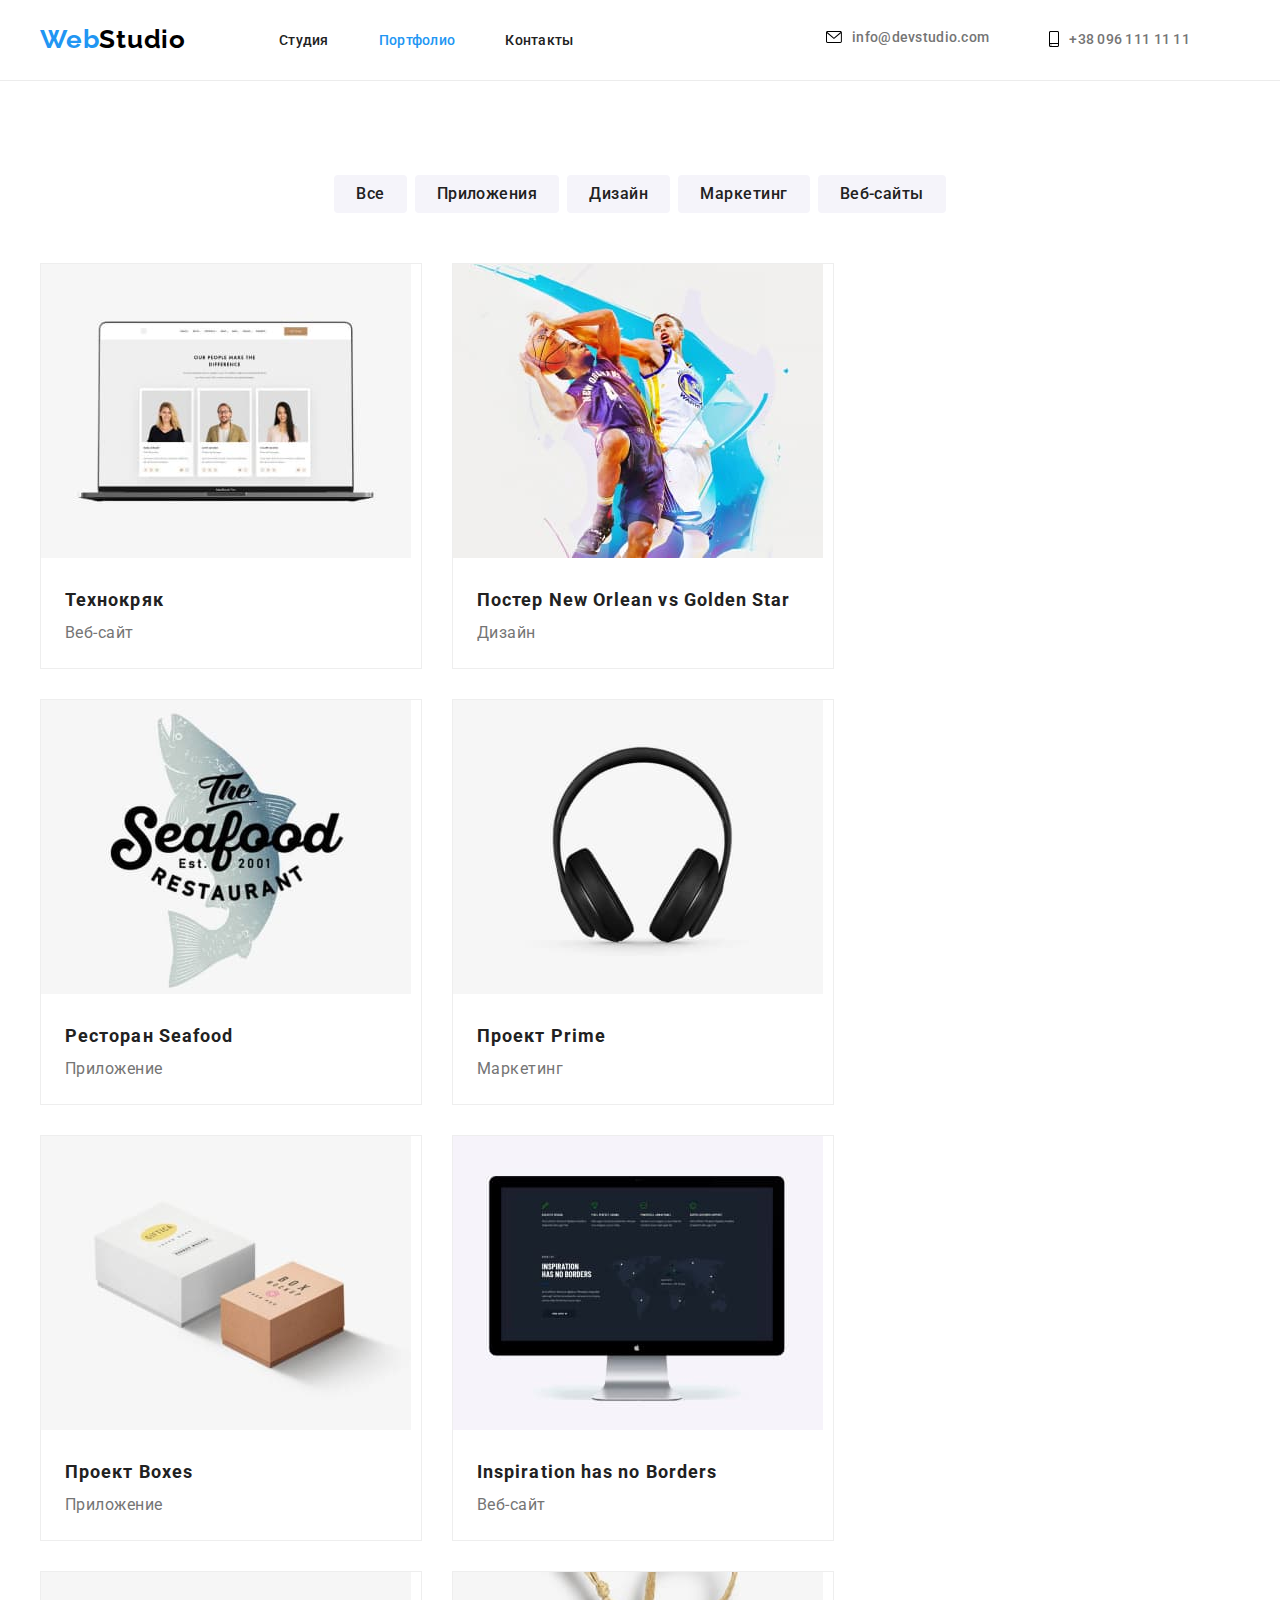
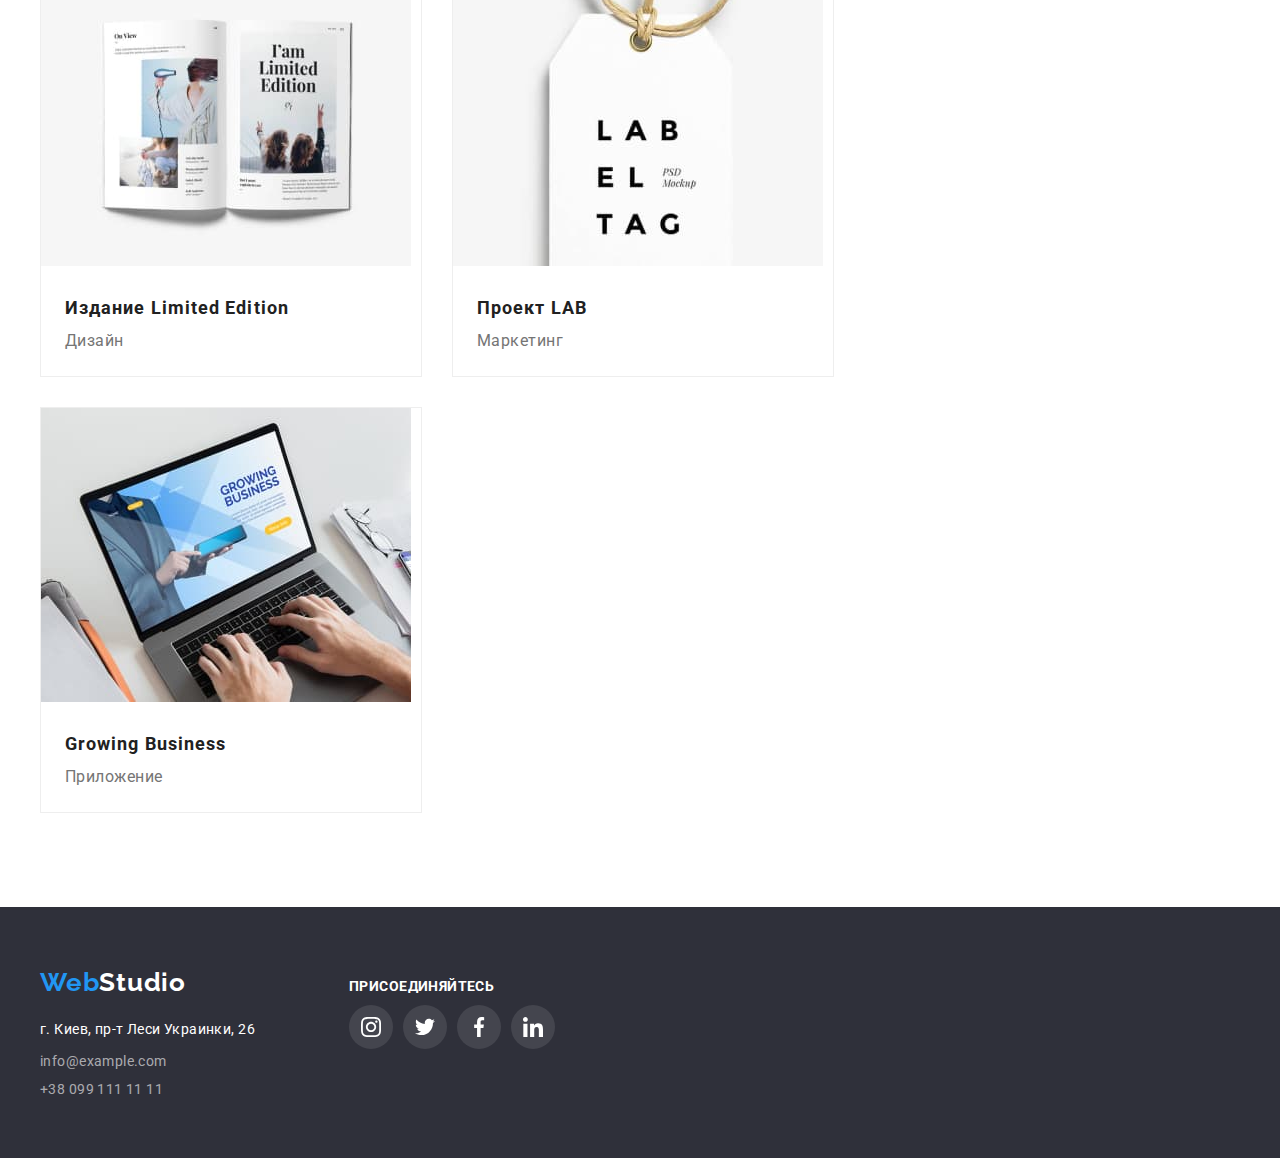
==== portfolio.html @ afcabbdd "19/06 hw5" ====
<!DOCTYPE html>
<html lang="ru">
  <head>
    <meta charset="UTF-8" />
    <meta http-equiv="X-UA-Compatible" content="IE=edge" />
    <meta name="viewport" content="width=device-width, initial-scale=1.0" />
    <link
      href="https://fonts.googleapis.com/css2?family=Raleway:wght@700&family=Roboto:wght@400;500;700;900&display=swap"
      rel="stylesheet"
    />
    <title>webstudio</title>
    <link
      rel="stylesheet"
      href="https://cdnjs.cloudflare.com/ajax/libs/modern-normalize/1.1.0/modern-normalize.min.css"
      integrity="sha512-wpPYUAdjBVSE4KJnH1VR1HeZfpl1ub8YT/NKx4PuQ5NmX2tKuGu6U/JRp5y+Y8XG2tV+wKQpNHVUX03MfMFn9Q=="
      crossorigin="anonymous"
      referrerpolicy="no-referrer"
    />
    <link rel="stylesheet" href="./css/styles.css" />
  </head>

  <body>
    <!-- Шапка-->
    <header class="page-header">
      <div class="container">
        <nav class="header-nav">
          <a href="/" lang="en" class="logo link"
            ><span class="logo-part link">Web</span>Studio</a
          >
          <ul class="site-nav">
            <li class="header-item">
              <a href="./index.html" class="link">Студия</a>
            </li>
            <li class="header-item">
              <a href="./portfolio.html" class="link current">Портфолио</a>
            </li>
            <li class="header-item"><a href="" class="link">Контакты</a></li>
          </ul>
        </nav>
        <ul class="header-contacts">
          <li class="mail-icon">
            <a
              href="mailto:info@devstudio.com"
              class="contact-list-header link"
            >
              <svg class="envelope-header-icon" width="16" height="12">
                <use href="/images/icons.svg#icon-envelope"></use>
              </svg>
              info@devstudio.com</a
            >
          </li>
          <li>
            <a href="tel:+380961111111" class="contact-list-header link">
              <svg class="phone-header-icon" width="10" height="16">
                <use href="./images/icons.svg#icon-smartphone"></use>
              </svg>
              +38 096 111 11 11</a
            >
          </li>
        </ul>
      </div>
    </header>
    <main>
      <section class="portfolio-section">
        <div class="container">
          <h1 class="visually-hidden">Наши проекты</h1>
          <ul class="hero-list">
            <li class="hero-item">
              <button type="button" class="hero-button current">Все</button>
            </li>
            <li class="hero-item">
              <button type="button" class="hero-button">Приложения</button>
            </li>
            <li class="hero-item">
              <button type="button" class="hero-button">Дизайн</button>
            </li>
            <li class="hero-item">
              <button type="button" class="hero-button">Маркетинг</button>
            </li>
            <li class="hero-item">
              <button type="button" class="hero-button">Веб-сайты</button>
            </li>
          </ul>
          <ul class="exemples-list">
            <li class="exemples-item">
              <img
                src="./images/projectsimg/technokriack.jpg"
                alt="открытый ноутбук"
              />
              <div class="sample-caption">
                <h3 class="exemple-caption">Технокряк</h3>
                <p class="exemple-type">Веб-сайт</p>
              </div>
            </li>
            <li class="exemples-item">
              <img
                src="./images/projectsimg/basketposter.jpg"
                alt="два баскетболиста борются за мяч"
              />
              <div class="sample-caption">
                <h3 class="exemple-caption">
                  Постер <span lang="en">New Orlean vs Golden Star</span>
                </h3>
                <p class="exemple-type">Дизайн</p>
              </div>
            </li>
            <li class="exemples-item">
              <img
                src="./images/projectsimg/restaurantseafood.jpg"
                alt="логотип ресторана с нарисованой рыбой на фоне"
              />
              <div class="sample-caption">
                <h3 class="exemple-caption">
                  Ресторан <span lang="en">Seafood</span>
                </h3>
                <p class="exemple-type">Приложение</p>
              </div>
            </li>
            <li class="exemples-item">
              <img
                src="./images/projectsimg/primeearpods.jpg"
                alt="черные наушники большие"
              />
              <div class="sample-caption">
                <h3 class="exemple-caption">
                  Проект <span lang="en">Prime</span>
                </h3>
                <p class="exemple-type">Маркетинг</p>
              </div>
            </li>
            <li class="exemples-item">
              <img
                src="./images/projectsimg/boxes.jpg"
                alt="две коробки белая и бежевая"
              />
              <div class="sample-caption">
                <h3 class="exemple-caption">
                  Проект <span lang="en">Boxes</span>
                </h3>
                <p class="exemple-type">Приложение</p>
              </div>
            </li>
            <li class="exemples-item">
              <img
                src="./images/projectsimg/inspirationmac.jpg"
                alt="imac компьютер на белом фоне"
              />
              <div class="sample-caption">
                <h3 lang="en" class="exemple-caption">
                  Inspiration has no Borders
                </h3>
                <p class="exemple-type">Веб-сайт</p>
              </div>
            </li>
            <li class="exemples-item">
              <img
                src="./images/projectsimg/limitededition.jpg"
                alt="открытая книга с фотографиями девушек и текстом"
              />
              <div class="sample-caption">
                <h3 class="exemple-caption">
                  Издание <span lang="en">Limited Edition</span>
                </h3>
                <p class="exemple-type">Дизайн</p>
              </div>
            </li>
            <li class="exemples-item">
              <img
                src="./images/projectsimg/labproject.jpg"
                alt="бирка подвешена на бежевой веревке"
              />
              <div class="sample-caption">
                <h3 class="exemple-caption">
                  Проект <span lang="en">LAB</span>
                </h3>
                <p class="exemple-type">Маркетинг</p>
              </div>
            </li>
            <li class="exemples-item">
              <img
                src="./images/projectsimg/businesgrow.jpg"
                alt="открытый ноутбук с руками на клавиатуре"
              />
              <div class="sample-caption">
                <h3 lang="en" class="exemple-caption">Growing Business</h3>
                <p class="exemple-type">Приложение</p>
              </div>
            </li>
          </ul>
        </div>
      </section>
    </main>
    <footer class="page-footer">
      <div class="container footer">
        <div class="container-footer">
          <div class="footer-logo-main">
            <a href="/" lang="en" class="logo link"
              ><span class="logo-part link"> Web</span
              ><span class="footer-logo">Studio</span></a
            >
          </div>
          <address>
            <ul class="footer-list">
              <li class="footer-list-item">
                <a
                  href="https://goo.gl/maps/MhNTVuYmyWMfQof16"
                  target="_blank"
                  rel="nooper nofollow norereferrer"
                  class="address link"
                  >г. Киев, пр-т Леси Украинки, 26</a
                >
              </li>
              <li class="footer-list-item">
                <a href="mailto:info@example.com" class="contact-list link"
                  >info@example.com</a
                >
              </li>
              <li class="footer-list-item">
                <a href="tel:+380991111111" class="contact-list link"
                  >+38 099 111 11 11</a
                >
              </li>
            </ul>
          </address>
        </div>

        <div class="footer-soc">
          <p class="footer-soc-title">ПРИСОЕДИНЯЙТЕСЬ</p>
          <ul class="footer-soc-list list">
            <li class="footer-soc-item">
              <a href="" class="footer-soc-link link">
                <svg class="footer-soc-icon" width="20" height="20">
                  <use href="/images/icons.svg#icon-instagram"></use>
                </svg>
              </a>
            </li>
            <li class="footer-soc-item">
              <a href="" class="footer-soc-link link">
                <svg class="footer-soc-icon" width="20" height="20">
                  <use href="/images/icons.svg#icon-twitter"></use>
                </svg>
              </a>
            </li>
            <li class="footer-soc-item">
              <a href="" class="footer-soc-link link">
                <svg class="footer-soc-icon" width="20" height="20">
                  <use href="/images/icons.svg#icon-facebook"></use>
                </svg>
              </a>
            </li>
            <li class="footer-soc-item">
              <a href="" class="footer-soc-link link">
                <svg class="footer-soc-icon" width="20" height="20">
                  <use href="/images/icons.svg#icon-linkedin"></use>
                </svg>
              </a>
            </li>
          </ul>
        </div>
      </div>
    </footer>
  </body>
</html>
---- css/styles.css ----
/* цвет основного текста #757575; */
/* вторичный цвет текста #212121; */
/* не основной цвет фона (сверху и футер) темно-серый #2F303A; */
/* основной цвет фона (мэин) белый #E5E5E5; */

:root {
  --primary-text-color: #757575;
  --tittle-text-color: #212121;
  --accent-color: #2196f3;
  --primary-bg-color: #ffffff;
}

html {
  box-sizing: border-box;
}

body {
  background-color: var(--primary-bg-color);
  color: var(--primary-text-color);
  font-family: Roboto, sans-serif;
  margin: 0;
}

p,
h1,
h2,
h3,
h4,
h5,
h6 {
  font-family: Roboto;
  margin: 0;
}

ul {
  list-style: none;
  padding: 0;
  margin: 0;
}

img {
  max-width: 100%;
}

.link {
  text-decoration: none;
}

.list {
  list-style: none;
}

.container {
  width: 1200px;
  padding-left: 15px;
  padding-right: 15px;
  margin: auto;
}

/* header */

/* ----------logo---------- */

.logo {
  font-family: "Raleway", sans-serif;
  font-style: normal;
  font-weight: 700;
  color: #000000;
  font-size: 26px;
  line-height: 1.19;
  letter-spacing: 0.03em;

  margin-right: 93px;
}

.logo-part {
  color: var(--accent-color);
  letter-spacing: 0.03em;
}

.footer-logo {
  color: #ffffff;
  background-color: #2f303a;
  letter-spacing: 0.03em;
}

/* ------site nav------ */
.site-nav .link {
  font-style: normal;
  font-weight: 500;
  font-size: 14px;
  line-height: 1.14;
  color: var(--tittle-text-color);
  letter-spacing: 0.02em;
}

.site-nav .link:hover,
.site-nav .link:focus {
  color: var(--accent-color);
}

.site-nav .link.current {
  color: var(--accent-color);
}

.site-nav {
  display: flex;
  align-items: center;
}

.site-nav {
  margin: 0;
}

.header-item:not(:last-child) {
  margin-right: 50px;
}

.page-header .container {
  display: flex;
  align-items: center;
}

.page-header {
  padding-top: 24px;
  padding-bottom: 25px;
  border-bottom: 1px solid #ececec;
}

.header-nav {
  display: flex;
}

.header-contacts {
  display: flex;
  margin: 0;
  margin-left: auto;
  justify-content: end;
}

.contact-list-header {
  display: flex;
  align-items: center;
  justify-content: center;

  font-weight: 500;
  font-size: 14px;
  line-height: 1.14px;
  letter-spacing: 0.02em;
  color: var(--primary-text-color);

  margin-right: 50px;
}

.contact-list-header {
  content: "";
  margin-left: 10px;
  background-color: #fff;
  background-size: contain;
}

.contact-list-header:hover,
.contact-list-header:focus .envelope-header-icon:hover,
.envelope-header-icon:focus {
  color: var(--accent-color);
  fill: var(--accent-color);
}

.envelope-header-icon,
.phone-header-icon {
  display: flex;
  align-items: center;
  justify-content: center;
  background-size: contain;

  margin-right: 10px;
}

.mail-icon {
  margin: 0;
  padding: 0;
}

.contact-list {
  font-style: normal;
  font-weight: 400;
  font-size: 14px;
  line-height: 1.71px;
  letter-spacing: 0.03em;
  color: rgba(255, 255, 255, 0.6);
}

.contact-list:hover,
.contact-list:focus {
  color: var(--accent-color);
}

/* ------герой------ */

.hero {
  background-color: #2f303a;
  background-image: linear-gradient(
      rgba(47, 48, 58, 0.4),
      rgba(47, 48, 58, 0.4)
    ),
    url(../images/hero-bg\ .jpg);
  max-width: 1600px;
  margin: 0 auto;
  background-repeat: no-repeat;
  background-position: center;

  padding-top: 200px;
  padding-bottom: 200px;
}

.hero-title {
  font-weight: 900;
  font-size: 44px;
  line-height: 1.36;
  text-align: center;
  letter-spacing: 0.06em;
  text-transform: uppercase;
  color: #ffffff;

  width: 696px;
  height: 120px;
  align-items: center;
  margin: auto;
  margin-bottom: 30px;
}

.button-title {
  font-family: inherit;
  font-style: normal;
  font-weight: 700;
  font-size: 16px;
  line-height: 1.88;
  display: flex;
  align-items: center;
  text-align: center;
  letter-spacing: 0.06em;
  cursor: pointer;
  color: #ffffff;
  background-color: #2196f3;

  min-width: 200px;
  height: 50px;
  padding: 10px 32px;
  margin: auto;
  border-radius: 4px;
  border: transparent;
}

.button-title:hover,
.button-title:focus {
  opacity: 0.5;
}

/* ------преимущества------ */

.features {
  padding-top: 94px;
  padding-bottom: 94px;
}

.feature-title {
  display: flex;
  margin-top: 0;
  margin-bottom: 0;
}

/* .feature-item-list {
  width: 270px;
  height: 101px;
} */

.feature-item-list:not(:last-child) {
  margin-right: 30px;
  /* margin-bottom: 94px; */
}

.features-icon {
  display: flex;
  justify-content: center;
  align-items: center;

  margin-bottom: 30px;
  width: 270px;
  height: 120px;
  background-color: #f5f4fa;
  border-radius: 4px;
}

/* .feature-item-list::before {
    content: '';
} */

.features-item::before {
  display: block;

  content: "";
  height: 120px;
}

.visually-hidden {
  position: absolute;
  white-space: nowrap;
  width: 1px;
  height: 1px;
  overflow: hidden;
  border: 0;
  padding: 0;
  clip: rect(0 0 0 0);
  clip-path: inset(50%);
  margin: -1px;
}

.feature-item {
  font-style: normal;
  font-weight: 700;
  font-size: 14px;
  line-height: 1.14;
  letter-spacing: 0.03em;
  text-transform: uppercase;
  color: var(--tittle-text-color);
  margin-bottom: 10px;
}

.feature-list {
  font-weight: 400;
  font-size: 14px;
  line-height: 1.71;
  letter-spacing: 0.03em;
}

/* ------о нас------ */

.about {
  /* padding-top: 94px; */
  padding-bottom: 94px;
}

.section-items {
  display: flex;
  justify-content: space-between;
  margin: 0;
}

.section-title,
.team-title {
  font-style: normal;
  font-weight: 700;
  font-size: 36px;
  line-height: 1.17;
  text-align: center;
  letter-spacing: 0.03em;
  color: var(--tittle-text-color);
  margin-bottom: 50px;
}

.section-img:not(:last-child) {
  margin-right: 30px;
  /* flex-basis: calc(100%/3) */
}

/* ------сотрудники------ */

.employees {
  background-color: #f5f4fa;
  padding-top: 94px;
  padding-bottom: 94px;
}

.employees-items {
  display: flex;
  justify-content: space-between;
  margin: 0;
}

.employee-list {
  background-color: var(--primary-bg-color);
  box-shadow: 0px 1px 3px rgba(0, 0, 0, 0.12), 0px 1px 1px rgba(0, 0, 0, 0.14),
    0px 2px 1px rgba(0, 0, 0, 0.2);
}

.employee-list:not(:last-child) {
  margin-right: 30px;
}

.caption {
  font-weight: 500;
  font-size: 16px;
  line-height: 1.19;
  letter-spacing: 0.03em;
  color: var(--tittle-text-color);
  margin-bottom: 10px;
}

.job-title {
  font-size: 16px;
  line-height: 1.19;
  letter-spacing: 0.03em;
  margin-bottom: 16px;
}

.caption-job {
  text-align: center;
  padding-top: 30px;
  /* padding-bottom: 30px; */
}

/* -----Клиенты----- */

.clients {
  padding-top: 94px;
  padding-bottom: 94px;
}

.clients-list {
  display: flex;
  margin-top: 0;
  margin-bottom: 0;
}

.clients-item:not(:last-child) {
  margin-right: 30px;
  /* margin-bottom: 94px; */
}

/* .clients-item {
  fill: #afb1b8;
} */

.clients-icon:hover,
.clients-icon:focus {
  fill: var(--accent-color);
  border-color: var(--accent-color);
}

.clients-icon {
  display: flex;
  justify-content: center;
  align-items: center;

  width: 170px;
  height: 92px;
  fill: #afb1b8;
  border: 1px solid #afb1b8;
  border-radius: 4px;
}

.employees-soc-list {
  display: flex;
  justify-content: center;
  padding-bottom: 30px;
}

.employees-soc-item {
  width: 44px;
  height: 44px;
  margin-left: 10px;
}

.employees-soc-item:first-child {
  margin-left: 0;
}

.employees-soc-link {
  display: flex;
  align-items: center;
  justify-content: center;
  width: 100%;
  height: 100%;
  border-radius: 50%;
  /* background-color: tomato; */
  color: #afb1b8;
}

.employees-soc-icon {
  fill: currentColor;
}

.employees-soc-link:hover,
.employees-soc-link:focus {
  background-color: #2196f3;
  color: var(--primary-bg-color);
}

/* ------footer------ */
.page-footer {
  display: flex;
  background-color: #2f303a;
  padding-top: 60px;
  padding-bottom: 60px;
}

.container.footer {
  display: flex;
  align-items: baseline;
}

.container-footer {
  display: block;
  align-items: center;
  justify-content: center;
}

.footer-list {
  display: block;
  margin-top: 20px;
}

.footer-list-item:not(:last-child) {
  margin-bottom: 9px;
}

.address {
  font-style: normal;
  font-weight: 400;
  font-size: 14px;
  line-height: 1.71;
  letter-spacing: 0.03em;
  color: #ffffff;
}

/* footer-soc */

.footer-soc-title {
  display: block;
  align-items: center;
  justify-content: flex-start;

  margin-bottom: 10px;
  font-weight: 700;
  font-size: 14px;
  line-height: 1.14;
  letter-spacing: 0.03em;
  text-transform: uppercase;
  color: var(--primary-bg-color);
}

.footer-soc {
  display: block;
  align-items: center;
  justify-content: center;
  margin-left: 70px;
}

.footer-soc-list {
  display: flex;
  justify-content: center;
}

.footer-soc-item {
  width: 44px;
  height: 44px;
  margin-left: 10px;
}

.footer-soc-item:first-child {
  margin-left: 0;
}

.footer-soc-link {
  display: flex;
  align-items: center;
  justify-content: center;
  width: 100%;
  height: 100%;
  border-radius: 50%;
  background-color: rgba(255, 255, 255, 0.1);
}

.footer-soc-link:hover,
.footer-soc-link:focus {
  background-color: var(--accent-color);
}

.footer-soc-icon {
  fill: var(--primary-bg-color);
}

/* 
.employees-soc-link:hover .employees-soc-icon,
.employees-soc-link:focus .employees-soc-icon {
    fill: var(--primary-bg-color);
} */

/* =======PORTFOLIO======== */

.portfolio-section {
  padding-top: 94px;
  padding-bottom: 94px;
}

.hero-button {
  font-family: inherit;
  font-weight: 500;
  font-size: 16px;
  line-height: 1.62;
  cursor: pointer;
  letter-spacing: 0.03em;
  color: var(--tittle-text-color);
  background: #f5f4fa;

  padding: 6px 22px;
}

.hero-button:hover,
.hero-button:focus,
.hero-button .current {
  color: #ffffff;
  background-color: #2196f3;
}

.hero-list {
  display: flex;
  justify-content: center;
  margin-bottom: 50px;
}
.hero-button {
  border-radius: 4px;
  border: transparent;
}

.hero-button:hover,
.hero-button:focus {
  box-shadow: 0px 3px 1px rgba(0, 0, 0, 0.1), 0px 1px 2px rgba(0, 0, 0, 0.08),
    0px 2px 2px rgba(0, 0, 0, 0.12);
}

.hero-item:not(:last-child) {
  margin-right: 8px;
}

.sample-caption {
  padding-top: 20px;
  padding-bottom: 20px;
  padding-left: 24px;
  padding-right: 24px;
  /* border: 1px solid #EEEEEE; */
}

.exemple-caption {
  font-size: 18px;
  line-height: 2;
  color: var(--tittle-text-color);
  letter-spacing: 0.06em;
}

.exemple-type {
  font-size: 16px;
  line-height: 1.88;
  letter-spacing: 0.03em;
  color: var(--primary-text-color);
}

.exemples-list {
  display: flex;
  flex-wrap: wrap;
  margin: -15px;
}

.exemples-item {
  flex-basis: calc(100% / 3 - 30px);
  margin: 15px;
  border: 1px solid #eeeeee;
}

.exemples-item:hover,
.exemples-item:focus {
  box-shadow: 0px 1px 1px rgba(0, 0, 0, 0.12), 0px 4px 4px rgba(0, 0, 0, 0.06),
    1px 4px 6px rgba(0, 0, 0, 0.16);
}
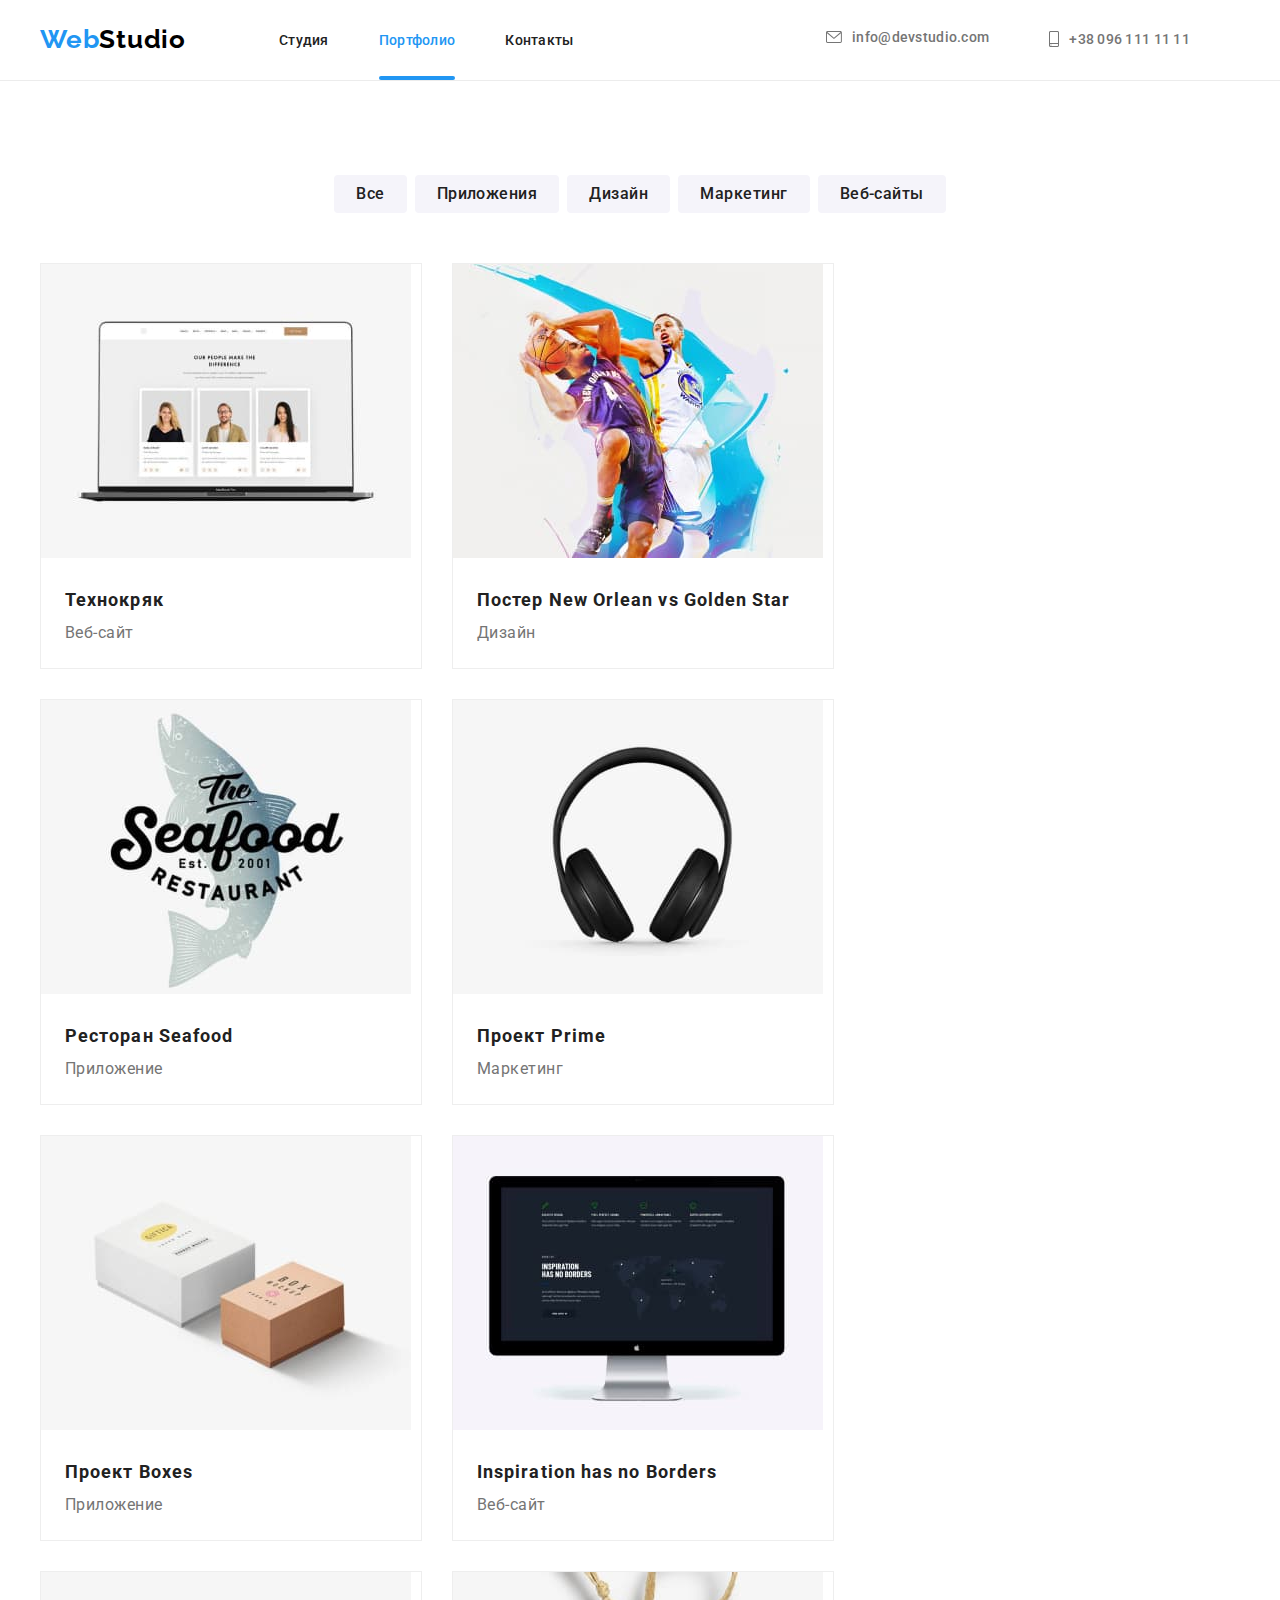
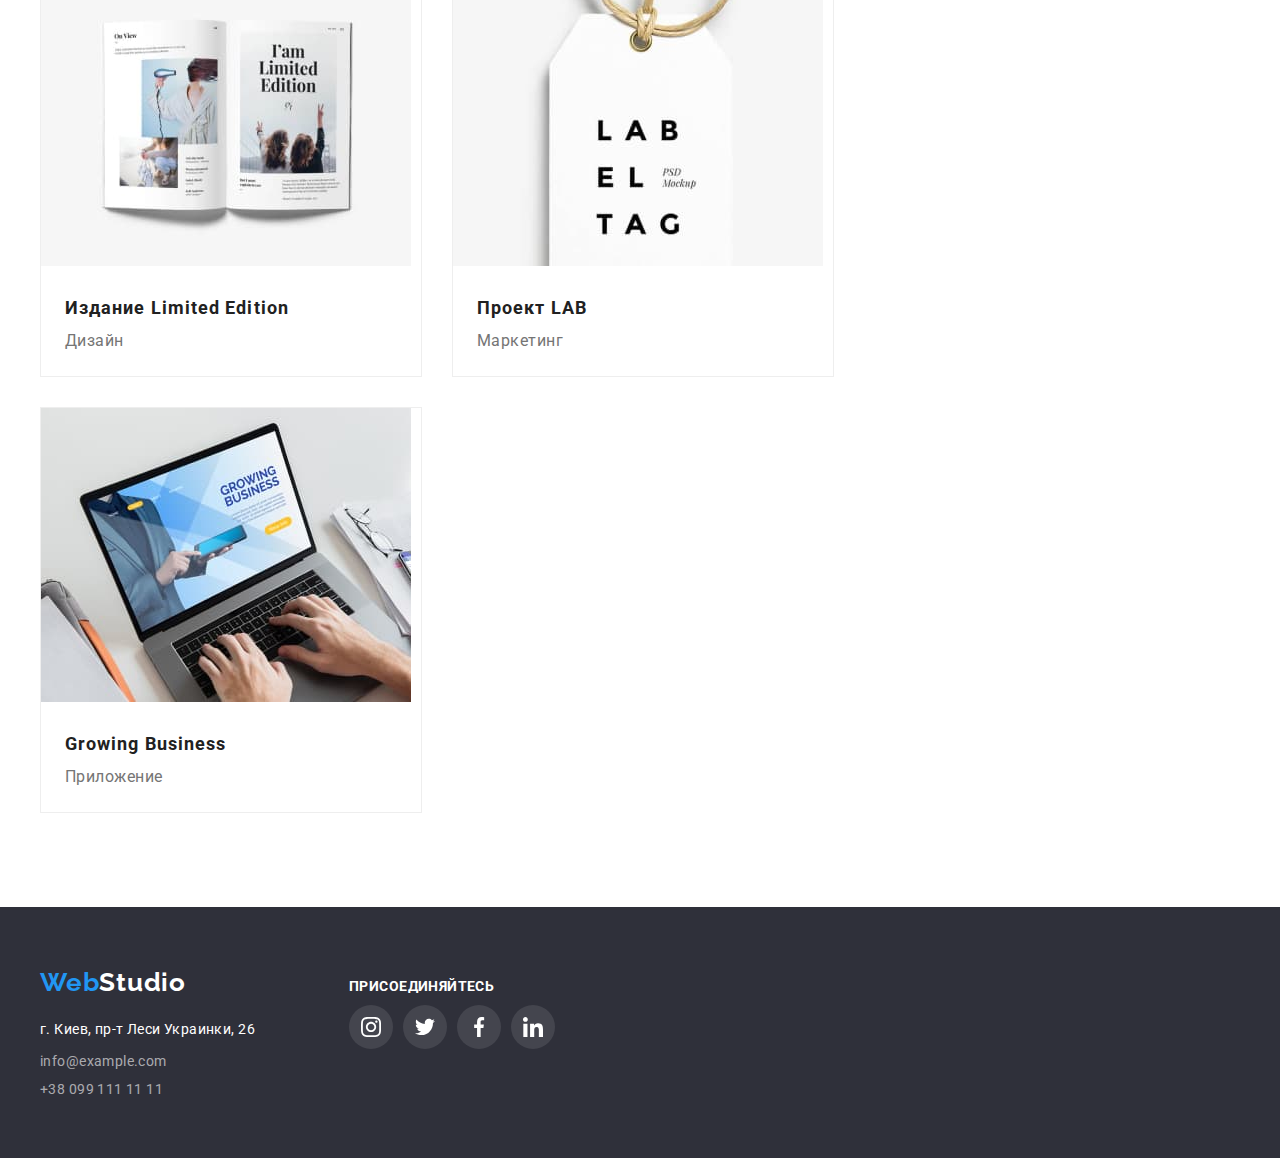
==== commit fa7f1247: "Update portfolio.html" ====
--- a/portfolio.html
+++ b/portfolio.html
@@ -44,7 +44,7 @@
               class="contact-list-header link"
             >
               <svg class="envelope-header-icon" width="16" height="12">
-                <use href="/images/icons.svg#icon-envelope"></use>
+                <use href="./images/icons.svg#icon-envelope"></use>
               </svg>
               info@devstudio.com</a
             >
@@ -83,20 +83,34 @@
           </ul>
           <ul class="exemples-list">
             <li class="exemples-item">
-              <img
-                src="./images/projectsimg/technokriack.jpg"
-                alt="открытый ноутбук"
-              />
+              <div class="exemples-hover-wrap">
+                <img
+                  src="./images/projectsimg/technokriack.jpg"
+                  alt="открытый ноутбук"
+                />
+                <p class="exemples-hover-text">
+                  Ресурс предлагает комплексные предложения с разным уровнем
+                  функционала и сервисов. Все это позволит посетителю получить
+                  исчерпывающие сведения о компании или частном лице.
+                </p>
+              </div>
               <div class="sample-caption">
                 <h3 class="exemple-caption">Технокряк</h3>
                 <p class="exemple-type">Веб-сайт</p>
               </div>
             </li>
             <li class="exemples-item">
-              <img
-                src="./images/projectsimg/basketposter.jpg"
-                alt="два баскетболиста борются за мяч"
-              />
+              <div class="exemples-hover-wrap">
+                <img
+                  src="./images/projectsimg/basketposter.jpg"
+                  alt="два баскетболиста борются за мяч"
+                />
+                <p class="exemples-hover-text">
+                  Ресурс предлагает комплексные предложения с разным уровнем
+                  функционала и сервисов. Все это позволит посетителю получить
+                  исчерпывающие сведения о компании или частном лице.
+                </p>
+              </div>
               <div class="sample-caption">
                 <h3 class="exemple-caption">
                   Постер <span lang="en">New Orlean vs Golden Star</span>
@@ -105,10 +119,17 @@
               </div>
             </li>
             <li class="exemples-item">
-              <img
-                src="./images/projectsimg/restaurantseafood.jpg"
-                alt="логотип ресторана с нарисованой рыбой на фоне"
-              />
+              <div class="exemples-hover-wrap">
+                <img
+                  src="./images/projectsimg/restaurantseafood.jpg"
+                  alt="логотип ресторана с нарисованой рыбой на фоне"
+                />
+                <p class="exemples-hover-text">
+                  Ресурс предлагает комплексные предложения с разным уровнем
+                  функционала и сервисов. Все это позволит посетителю получить
+                  исчерпывающие сведения о компании или частном лице.
+                </p>
+              </div>
               <div class="sample-caption">
                 <h3 class="exemple-caption">
                   Ресторан <span lang="en">Seafood</span>
@@ -117,10 +138,17 @@
               </div>
             </li>
             <li class="exemples-item">
-              <img
-                src="./images/projectsimg/primeearpods.jpg"
-                alt="черные наушники большие"
-              />
+              <div class="exemples-hover-wrap">
+                <img
+                  src="./images/projectsimg/primeearpods.jpg"
+                  alt="черные наушники большие"
+                />
+                <p class="exemples-hover-text">
+                  Ресурс предлагает комплексные предложения с разным уровнем
+                  функционала и сервисов. Все это позволит посетителю получить
+                  исчерпывающие сведения о компании или частном лице.
+                </p>
+              </div>
               <div class="sample-caption">
                 <h3 class="exemple-caption">
                   Проект <span lang="en">Prime</span>
@@ -129,10 +157,17 @@
               </div>
             </li>
             <li class="exemples-item">
-              <img
-                src="./images/projectsimg/boxes.jpg"
-                alt="две коробки белая и бежевая"
-              />
+              <div class="exemples-hover-wrap">
+                <img
+                  src="./images/projectsimg/boxes.jpg"
+                  alt="две коробки белая и бежевая"
+                />
+                <p class="exemples-hover-text">
+                  Ресурс предлагает комплексные предложения с разным уровнем
+                  функционала и сервисов. Все это позволит посетителю получить
+                  исчерпывающие сведения о компании или частном лице.
+                </p>
+              </div>
               <div class="sample-caption">
                 <h3 class="exemple-caption">
                   Проект <span lang="en">Boxes</span>
@@ -141,10 +176,17 @@
               </div>
             </li>
             <li class="exemples-item">
-              <img
-                src="./images/projectsimg/inspirationmac.jpg"
-                alt="imac компьютер на белом фоне"
-              />
+              <div class="exemples-hover-wrap">
+                <img
+                  src="./images/projectsimg/inspirationmac.jpg"
+                  alt="imac компьютер на белом фоне"
+                />
+                <p class="exemples-hover-text">
+                  Ресурс предлагает комплексные предложения с разным уровнем
+                  функционала и сервисов. Все это позволит посетителю получить
+                  исчерпывающие сведения о компании или частном лице.
+                </p>
+              </div>
               <div class="sample-caption">
                 <h3 lang="en" class="exemple-caption">
                   Inspiration has no Borders
@@ -153,10 +195,17 @@
               </div>
             </li>
             <li class="exemples-item">
-              <img
-                src="./images/projectsimg/limitededition.jpg"
-                alt="открытая книга с фотографиями девушек и текстом"
-              />
+              <div class="exemples-hover-wrap">
+                <img
+                  src="./images/projectsimg/limitededition.jpg"
+                  alt="открытая книга с фотографиями девушек и текстом"
+                />
+                <p class="exemples-hover-text">
+                  Ресурс предлагает комплексные предложения с разным уровнем
+                  функционала и сервисов. Все это позволит посетителю получить
+                  исчерпывающие сведения о компании или частном лице.
+                </p>
+              </div>
               <div class="sample-caption">
                 <h3 class="exemple-caption">
                   Издание <span lang="en">Limited Edition</span>
@@ -165,10 +214,17 @@
               </div>
             </li>
             <li class="exemples-item">
-              <img
-                src="./images/projectsimg/labproject.jpg"
-                alt="бирка подвешена на бежевой веревке"
-              />
+              <div class="exemples-hover-wrap">
+                <img
+                  src="./images/projectsimg/labproject.jpg"
+                  alt="бирка подвешена на бежевой веревке"
+                />
+                <p class="exemples-hover-text">
+                  Ресурс предлагает комплексные предложения с разным уровнем
+                  функционала и сервисов. Все это позволит посетителю получить
+                  исчерпывающие сведения о компании или частном лице.
+                </p>
+              </div>
               <div class="sample-caption">
                 <h3 class="exemple-caption">
                   Проект <span lang="en">LAB</span>
@@ -177,10 +233,17 @@
               </div>
             </li>
             <li class="exemples-item">
-              <img
-                src="./images/projectsimg/businesgrow.jpg"
-                alt="открытый ноутбук с руками на клавиатуре"
-              />
+              <div class="exemples-hover-wrap">
+                <img
+                  src="./images/projectsimg/businesgrow.jpg"
+                  alt="открытый ноутбук с руками на клавиатуре"
+                />
+                <p class="exemples-hover-text">
+                  Ресурс предлагает комплексные предложения с разным уровнем
+                  функционала и сервисов. Все это позволит посетителю получить
+                  исчерпывающие сведения о компании или частном лице.
+                </p>
+              </div>
               <div class="sample-caption">
                 <h3 lang="en" class="exemple-caption">Growing Business</h3>
                 <p class="exemple-type">Приложение</p>
@@ -230,28 +293,28 @@
             <li class="footer-soc-item">
               <a href="" class="footer-soc-link link">
                 <svg class="footer-soc-icon" width="20" height="20">
-                  <use href="/images/icons.svg#icon-instagram"></use>
+                  <use href="./images/icons.svg#icon-instagram"></use>
                 </svg>
               </a>
             </li>
             <li class="footer-soc-item">
               <a href="" class="footer-soc-link link">
                 <svg class="footer-soc-icon" width="20" height="20">
-                  <use href="/images/icons.svg#icon-twitter"></use>
+                  <use href="./images/icons.svg#icon-twitter"></use>
                 </svg>
               </a>
             </li>
             <li class="footer-soc-item">
               <a href="" class="footer-soc-link link">
                 <svg class="footer-soc-icon" width="20" height="20">
-                  <use href="/images/icons.svg#icon-facebook"></use>
+                  <use href="./images/icons.svg#icon-facebook"></use>
                 </svg>
               </a>
             </li>
             <li class="footer-soc-item">
               <a href="" class="footer-soc-link link">
                 <svg class="footer-soc-icon" width="20" height="20">
-                  <use href="/images/icons.svg#icon-linkedin"></use>
+                  <use href="./images/icons.svg#icon-linkedin"></use>
                 </svg>
               </a>
             </li>
--- a/css/styles.css
+++ b/css/styles.css
@@ -116,6 +116,25 @@
   margin-right: 50px;
 }
 
+.header-item > .link {
+  position: relative;
+  padding-top: 32px;
+  padding-bottom: 32px;
+}
+
+.header-item > .link.current::after {
+  content: "";
+
+  position: absolute;
+  bottom: 0;
+
+  display: block;
+  width: 100%;
+  height: 4px;
+  border-radius: 2px;
+  background: var(--accent-color);
+}
+
 .page-header .container {
   display: flex;
   align-items: center;
@@ -160,18 +179,26 @@
 }
 
 .contact-list-header:hover,
-.contact-list-header:focus .envelope-header-icon:hover,
-.envelope-header-icon:focus {
+.contact-list-header:focus {
   color: var(--accent-color);
   fill: var(--accent-color);
 }
 
+.contact-list-header:hover .envelope-header-icon,
+.contact-list-header:focus .envelope-header-icon,
+.contact-list-header:hover .phone-header-icon,
+.contact-list-header:focus .phone-header-icon {
+  color: var(--accent-color);
+  fill: var(--accent-color);
+}
+
 .envelope-header-icon,
 .phone-header-icon {
   display: flex;
   align-items: center;
   justify-content: center;
   background-size: contain;
+  fill: var(--primary-text-color);
 
   margin-right: 10px;
 }
@@ -363,6 +390,27 @@
   /* flex-basis: calc(100%/3) */
 }
 
+.section-img {
+  position: relative;
+}
+
+.img-caption {
+  position: absolute;
+  padding: 27px;
+  bottom: 0px;
+  width: 100%;
+
+  font-weight: 700;
+  font-size: 14px;
+  line-height: 1.14;
+  text-align: center;
+  letter-spacing: 0.03em;
+  text-transform: uppercase;
+
+  color: var(--primary-bg-color);
+  background: rgba(47, 48, 58, 0.8);
+}
+
 /* ------сотрудники------ */
 
 .employees {
@@ -585,6 +633,52 @@
 .employees-soc-link:focus .employees-soc-icon {
     fill: var(--primary-bg-color);
 } */
+
+.backdrop {
+  position: fixed;
+  top: 0;
+  left: 0;
+  width: 100%;
+  height: 100%;
+  background-color: rgba(0, 0, 0, 0.2);
+  transition: 250ms cubic-bezier(0.4, 0, 0.2, 1);
+}
+
+.backdrop.is-hidden .modal {
+  transform: translate(-50%, -50%) scale(0);
+}
+
+.modal {
+  position: absolute;
+  top: 50%;
+  left: 50%;
+  transform: translate(-50%, -50%) scale(1);
+  width: 528px;
+  min-height: 581px;
+  background-color: var(--primary-bg-color);
+  border-radius: 4px;
+  transition: transform 250ms cubic-bezier(0.4, 0, 0.2, 1);
+}
+
+.modal-close {
+  position: absolute;
+  right: 8px;
+  top: 8px;
+  width: 30px;
+  height: 30px;
+  border: 1px solid rgba(0, 0, 0, 0.1);
+  border-radius: 50%;
+  background-color: transparent;
+  display: flex;
+  align-items: center;
+  justify-content: center;
+}
+
+.is-hidden {
+  opacity: 0;
+  visibility: hidden;
+  pointer-events: none;
+}
 
 /* =======PORTFOLIO======== */
 
@@ -667,6 +761,31 @@
   border: 1px solid #eeeeee;
 }
 
+.exemples-item:hover .exemples-hover-text {
+  transform: translateY(0);
+}
+
+.exemples-hover-wrap {
+  position: relative;
+  overflow: hidden;
+}
+
+.exemples-hover-text {
+  position: absolute;
+  top: 0;
+  font-style: normal;
+  font-size: 18px;
+  color: var(--primary-bg-color);
+  line-height: 1.55;
+  font-weight: 400;
+  background-color: rgba(33, 150, 243, 0.9);
+  padding: 64px 24px;
+  height: 100%;
+
+  transform: translateY(100%);
+  transition: transform 250ms cubic-bezier(0.4, 0, 0.2, 1);
+}
+
 .exemples-item:hover,
 .exemples-item:focus {
   box-shadow: 0px 1px 1px rgba(0, 0, 0, 0.12), 0px 4px 4px rgba(0, 0, 0, 0.06),
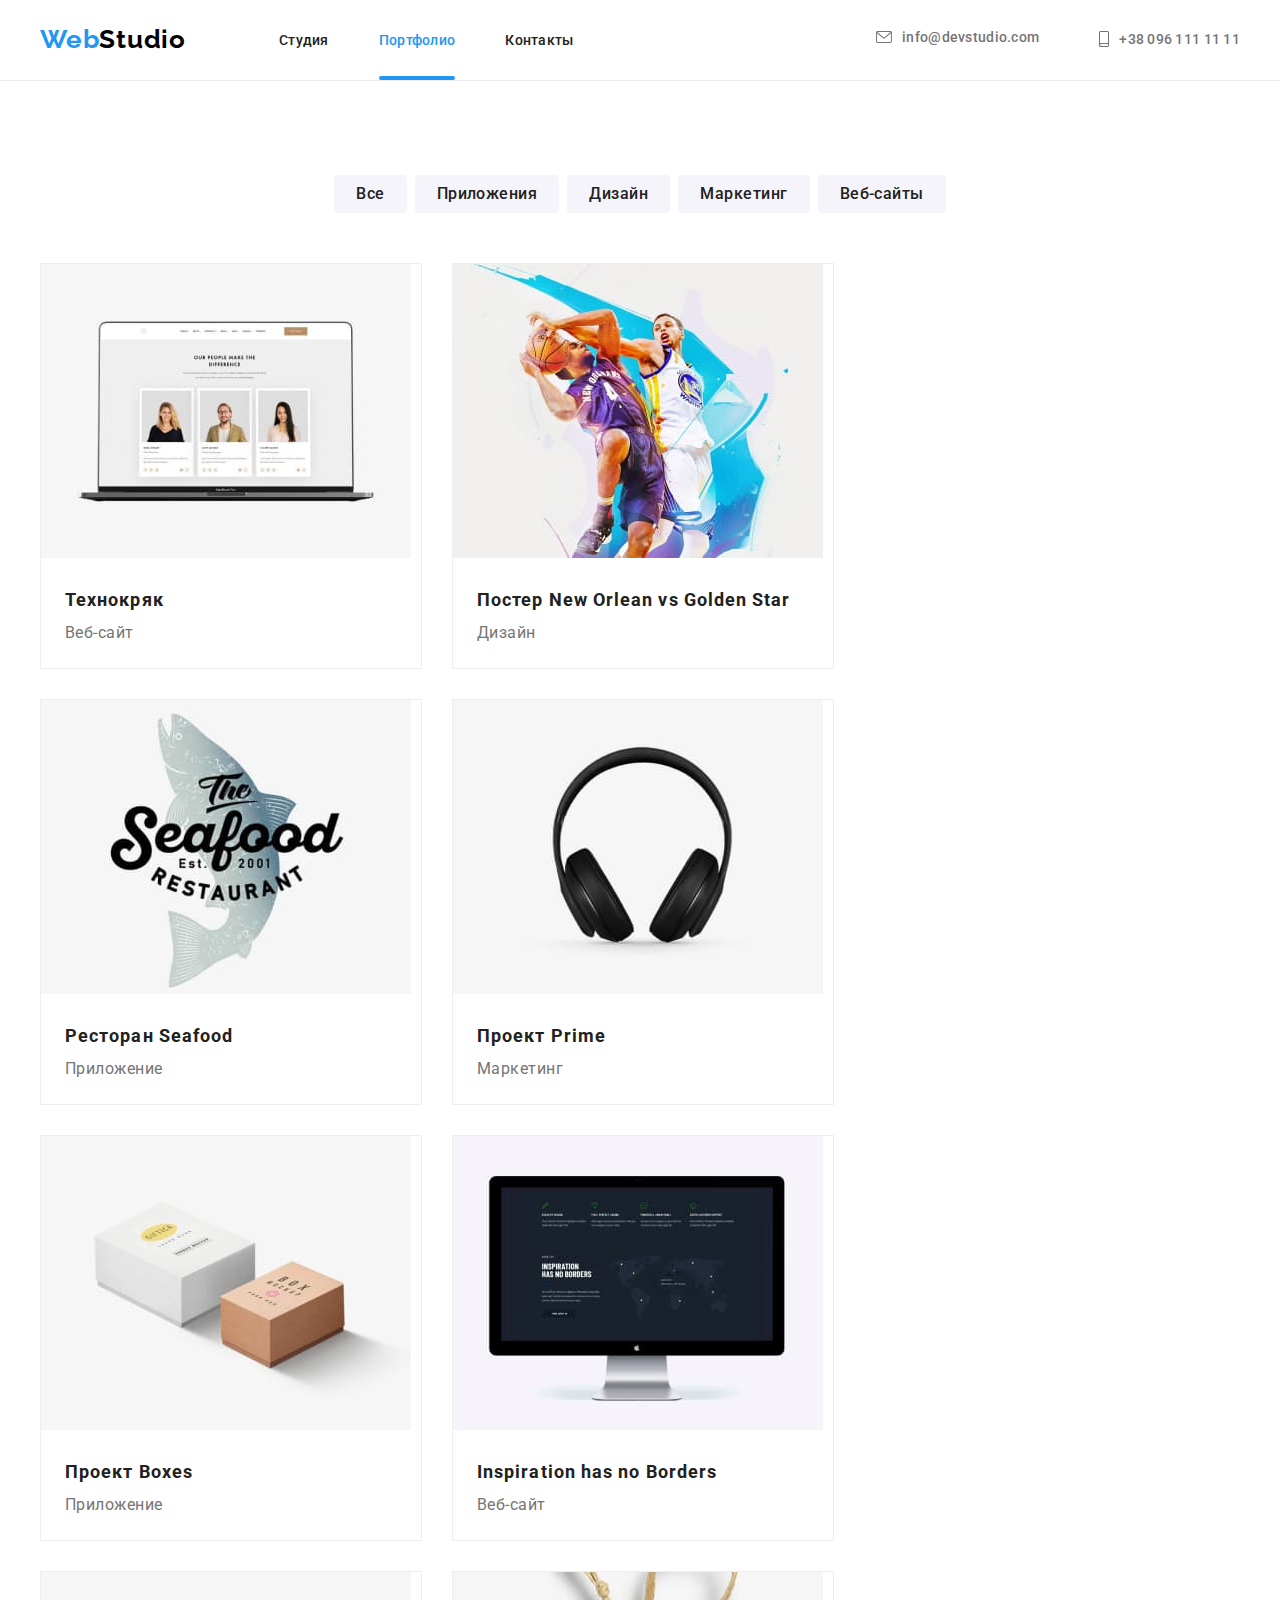
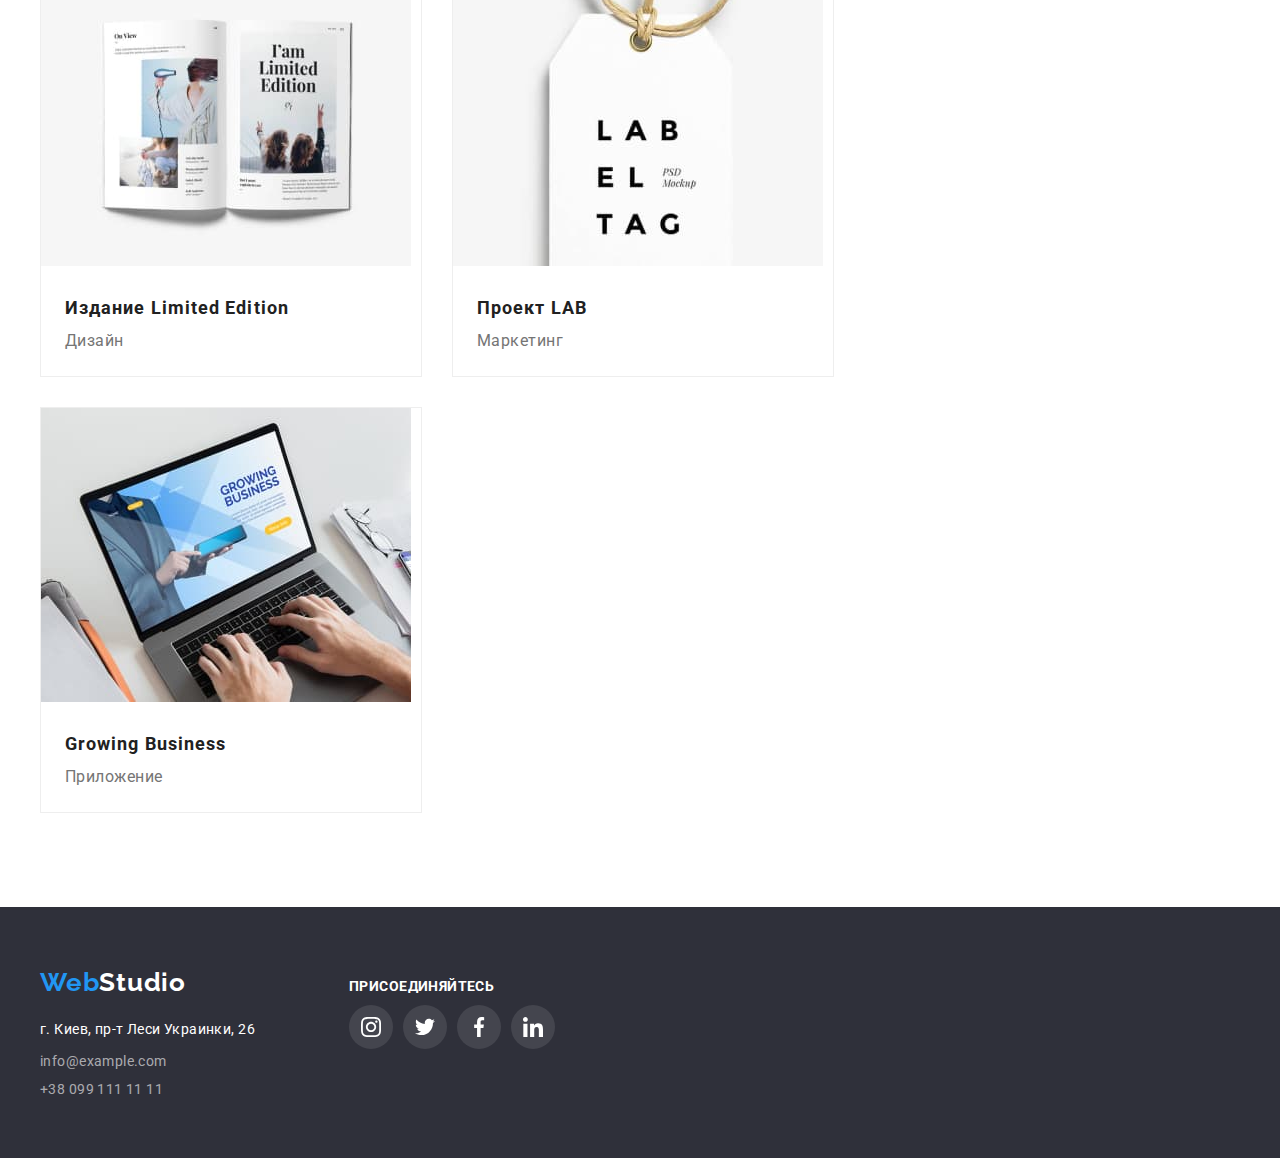
==== commit 5a697f85: "24/06 hw05 12:42" ====
--- a/portfolio.html
+++ b/portfolio.html
@@ -29,12 +29,16 @@
           >
           <ul class="site-nav">
             <li class="header-item">
-              <a href="./index.html" class="link">Студия</a>
+              <a href="./index.html" class="header-link link">Студия</a>
             </li>
             <li class="header-item">
-              <a href="./portfolio.html" class="link current">Портфолио</a>
-            </li>
-            <li class="header-item"><a href="" class="link">Контакты</a></li>
+              <a href="./portfolio.html" class="header-link link current"
+                >Портфолио</a
+              >
+            </li>
+            <li class="header-item">
+              <a href="" class="header-link link">Контакты</a>
+            </li>
           </ul>
         </nav>
         <ul class="header-contacts">
--- a/css/styles.css
+++ b/css/styles.css
@@ -94,9 +94,19 @@
   letter-spacing: 0.02em;
 }
 
+/* .site-nav .link.current.header-link::after {
+  opacity: 1;
+} */
+
+.site-nav .header-link:hover::after,
+.site-nav .header-link:focus::after {
+  opacity: 1;
+}
+
 .site-nav .link:hover,
 .site-nav .link:focus {
   color: var(--accent-color);
+  transition: 250ms cubic-bezier(0.4, 0, 0.2, 1);
 }
 
 .site-nav .link.current {
@@ -122,7 +132,21 @@
   padding-bottom: 32px;
 }
 
-.header-item > .link.current::after {
+.header-link.current::after {
+  content: "";
+
+  position: absolute;
+  bottom: 0;
+
+  display: block;
+  width: 100%;
+  height: 4px;
+  border-radius: 2px;
+  opacity: 1;
+  background: var(--accent-color);
+}
+
+.header-link::after {
   content: "";
 
   position: absolute;
@@ -133,6 +157,23 @@
   height: 4px;
   border-radius: 2px;
   background: var(--accent-color);
+  opacity: 0;
+
+  transition: opacity 250ms cubic-bezier(0.4, 0, 0.2, 1);
+}
+
+.header-link:hover::after,
+.header-link:focus::after {
+  content: "";
+
+  position: absolute;
+  bottom: 0;
+
+  display: block;
+  width: 100%;
+  height: 4px;
+  border-radius: 2px;
+  background-color: var(--accent-color);
 }
 
 .page-header .container {
@@ -167,8 +208,6 @@
   line-height: 1.14px;
   letter-spacing: 0.02em;
   color: var(--primary-text-color);
-
-  margin-right: 50px;
 }
 
 .contact-list-header {
@@ -182,6 +221,7 @@
 .contact-list-header:focus {
   color: var(--accent-color);
   fill: var(--accent-color);
+  transition: 250ms cubic-bezier(0.4, 0, 0.2, 1);
 }
 
 .contact-list-header:hover .envelope-header-icon,
@@ -190,6 +230,7 @@
 .contact-list-header:focus .phone-header-icon {
   color: var(--accent-color);
   fill: var(--accent-color);
+  transition: 250ms cubic-bezier(0.4, 0, 0.2, 1);
 }
 
 .envelope-header-icon,
@@ -204,7 +245,7 @@
 }
 
 .mail-icon {
-  margin: 0;
+  margin-right: 50px;
   padding: 0;
 }
 
@@ -220,6 +261,7 @@
 .contact-list:hover,
 .contact-list:focus {
   color: var(--accent-color);
+  transition: 250ms cubic-bezier(0.4, 0, 0.2, 1);
 }
 
 /* ------герой------ */
@@ -275,12 +317,13 @@
   padding: 10px 32px;
   margin: auto;
   border-radius: 4px;
-  border: transparent;
+  border: 0;
 }
 
 .button-title:hover,
 .button-title:focus {
-  opacity: 0.5;
+  opacity: 0.9;
+  transition: 250ms cubic-bezier(0.4, 0, 0.2, 1);
 }
 
 /* ------преимущества------ */
@@ -483,6 +526,7 @@
 .clients-icon:focus {
   fill: var(--accent-color);
   border-color: var(--accent-color);
+  transition: 250ms cubic-bezier(0.4, 0, 0.2, 1);
 }
 
 .clients-icon {
@@ -532,6 +576,7 @@
 .employees-soc-link:focus {
   background-color: #2196f3;
   color: var(--primary-bg-color);
+  transition: background-color 250ms cubic-bezier(0.4, 0, 0.2, 1);
 }
 
 /* ------footer------ */
@@ -622,6 +667,7 @@
 .footer-soc-link:hover,
 .footer-soc-link:focus {
   background-color: var(--accent-color);
+  transition: 250ms cubic-bezier(0.4, 0, 0.2, 1);
 }
 
 .footer-soc-icon {
@@ -668,6 +714,7 @@
   height: 30px;
   border: 1px solid rgba(0, 0, 0, 0.1);
   border-radius: 50%;
+  cursor: pointer;
   background-color: transparent;
   display: flex;
   align-items: center;
@@ -705,6 +752,7 @@
 .hero-button .current {
   color: #ffffff;
   background-color: #2196f3;
+  transition: 250ms cubic-bezier(0.4, 0, 0.2, 1);
 }
 
 .hero-list {
